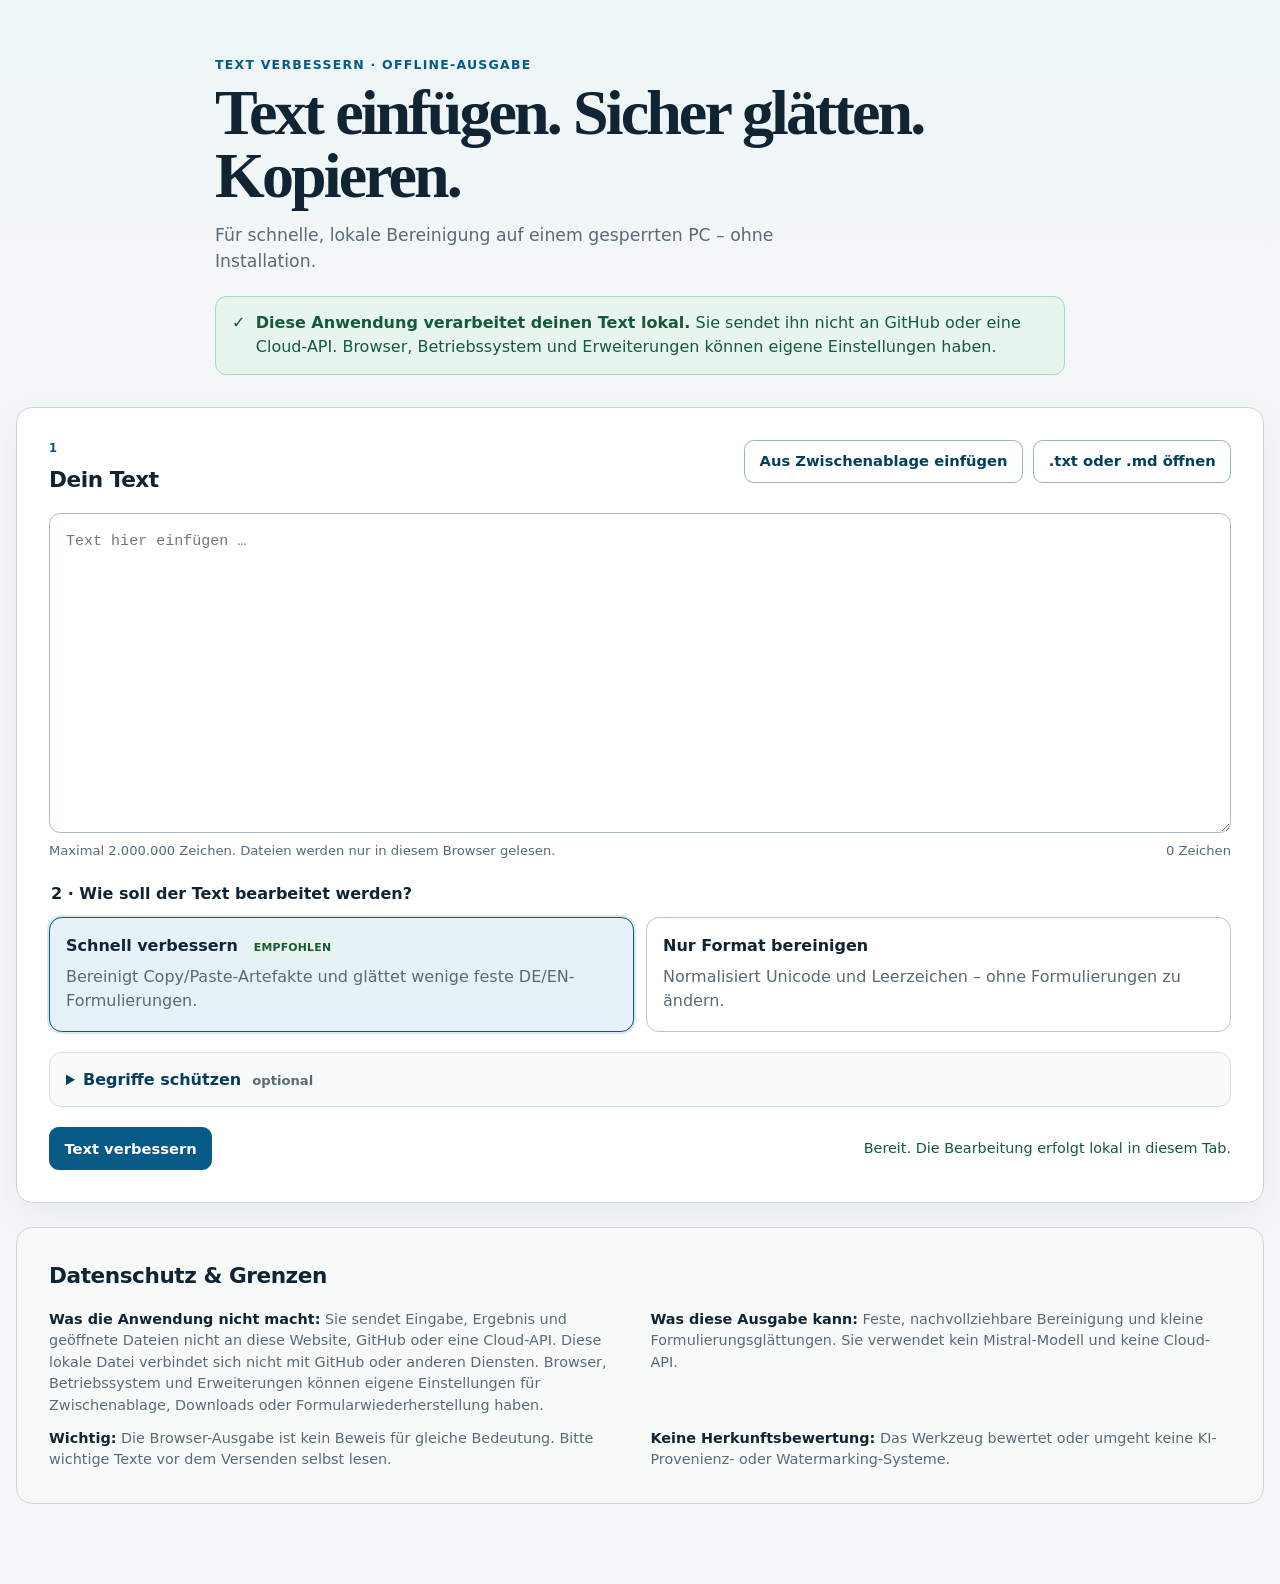
==== web/TextVerbessern-Browser.html @ 408bf610 "Harden local editing and add offline browser release" ====
<!doctype html>
<html lang="de">
  <head>
    <meta charset="utf-8">
    <meta name="viewport" content="width=device-width, initial-scale=1">
    <meta name="theme-color" content="#12324a">
    <meta name="referrer" content="no-referrer">
    <meta http-equiv="Permissions-Policy" content="camera=(), microphone=(), geolocation=(), payment=(), usb=()">
    <meta http-equiv="Content-Security-Policy" content="default-src 'self'; script-src 'self' 'unsafe-inline'; style-src 'self' 'unsafe-inline'; img-src 'self' data:; font-src 'self'; connect-src 'none'; worker-src 'none'; object-src 'none'; base-uri 'none'; form-action 'none'">
    <title>Text verbessern – Offline-Ausgabe</title>
    <style>
:root {
  color-scheme: light;
  --ink: #102433;
  --muted: #586b76;
  --line: #cbd6db;
  --paper: #ffffff;
  --canvas: #f4f7f7;
  --blue: #075a85;
  --blue-dark: #063e5d;
  --blue-soft: #e6f2f7;
  --mint: #e8f5ee;
  --mint-ink: #155a3b;
  --warn: #8c4700;
  --warn-bg: #fff1dd;
  --focus: #e07a15;
  font-family: Inter, ui-sans-serif, system-ui, -apple-system, BlinkMacSystemFont, "Segoe UI", sans-serif;
}

* { box-sizing: border-box; }

html { background: var(--canvas); }

body {
  margin: 0;
  color: var(--ink);
  background: linear-gradient(180deg, #edf5f6 0, var(--canvas) 18rem);
  line-height: 1.5;
}

button, textarea, input { font: inherit; }

button { cursor: pointer; }

button:focus-visible, textarea:focus-visible, input:focus-visible, summary:focus-visible {
  outline: 3px solid var(--focus);
  outline-offset: 3px;
}

.page-shell {
  width: min(100% - 2rem, 1280px);
  margin: 0 auto;
  padding: 3.5rem 0 5rem;
}

.hero { max-width: 850px; margin: 0 auto 2rem; }

.eyebrow, .step {
  margin: 0 0 .45rem;
  color: var(--blue);
  font-size: .78rem;
  font-weight: 800;
  letter-spacing: .1em;
}

.step { font-size: .72rem; }

h1, h2, h3, p { overflow-wrap: anywhere; }

h1 {
  max-width: 760px;
  margin: 0;
  font-family: Georgia, "Times New Roman", serif;
  font-size: clamp(2.2rem, 5vw, 4.25rem);
  letter-spacing: -.045em;
  line-height: .98;
}

h2 { margin: 0; font-size: 1.35rem; letter-spacing: -.02em; }
h3 { margin: 0 0 .6rem; font-size: 1rem; }

.hero-copy { max-width: 590px; margin: 1rem 0 1.3rem; color: var(--muted); font-size: 1.08rem; }

.privacy-banner {
  display: flex;
  gap: .65rem;
  align-items: flex-start;
  padding: .9rem 1rem;
  color: var(--mint-ink);
  background: var(--mint);
  border: 1px solid #a8dac0;
  border-radius: .7rem;
}

.privacy-banner > span:first-child { font-weight: 900; }

.workspace, .result-section, .limits {
  padding: clamp(1.15rem, 3vw, 2rem);
  background: var(--paper);
  border: 1px solid var(--line);
  border-radius: 1rem;
  box-shadow: 0 12px 36px rgb(21 43 55 / 6%);
}

.workspace, .result-section { margin-bottom: 1.25rem; }

.section-heading {
  display: flex;
  gap: 1rem;
  align-items: flex-start;
  justify-content: space-between;
  margin-bottom: 1rem;
}

.header-actions, .primary-row, .audit-row {
  display: flex;
  gap: .65rem;
  align-items: center;
  flex-wrap: wrap;
}

.button {
  display: inline-flex;
  min-height: 2.7rem;
  align-items: center;
  justify-content: center;
  padding: .65rem .9rem;
  border: 1px solid transparent;
  border-radius: .6rem;
  font-size: .92rem;
  font-weight: 700;
  line-height: 1.1;
  text-decoration: none;
  transition: background-color .15s ease, border-color .15s ease, transform .15s ease;
}

.button:hover { transform: translateY(-1px); }
.button:disabled { cursor: not-allowed; opacity: .55; transform: none; }

.button-primary { color: #fff; background: var(--blue); border-color: var(--blue); }
.button-primary:hover { background: var(--blue-dark); }
.button-secondary { color: var(--blue-dark); background: #fff; border-color: #9bb4c1; }
.button-secondary:hover { background: var(--blue-soft); }
.button-quiet { color: var(--muted); background: transparent; border-color: transparent; }
.button-quiet:hover { color: var(--ink); background: #eef2f3; }

.text-field {
  display: block;
  width: 100%;
  resize: vertical;
  color: var(--ink);
  background: #fff;
  border: 1px solid #aabac2;
  border-radius: .7rem;
  font-family: ui-monospace, SFMono-Regular, Consolas, "Liberation Mono", monospace;
  font-size: .94rem;
  line-height: 1.55;
}

.input-field { min-height: 20rem; padding: 1rem; }
.result-field { min-height: 22rem; padding: .9rem; }
.result-field[readonly] { background: #fbfcfc; }

.input-footer {
  display: flex;
  justify-content: space-between;
  gap: 1rem;
  margin: .55rem 0 1.3rem;
  color: var(--muted);
  font-size: .82rem;
}

.input-footer p { margin: 0; }

.mode-picker {
  margin: 0;
  padding: 0;
  border: 0;
}

.mode-picker legend { margin-bottom: .7rem; font-weight: 800; }

.mode-grid { display: grid; grid-template-columns: repeat(2, minmax(0, 1fr)); gap: .75rem; }
.mode-option input { position: absolute; opacity: 0; pointer-events: none; }

.mode-card {
  display: grid;
  gap: .25rem;
  min-height: 7.2rem;
  padding: 1rem;
  color: var(--muted);
  background: #fff;
  border: 1px solid #b5c4ca;
  border-radius: .8rem;
  transition: border-color .15s ease, background-color .15s ease, box-shadow .15s ease;
}

.mode-card strong { color: var(--ink); }
.mode-option input:checked + .mode-card { background: var(--blue-soft); border-color: var(--blue); box-shadow: 0 0 0 2px rgb(7 90 133 / 14%); }
.mode-option input:focus-visible + .mode-card { outline: 3px solid var(--focus); outline-offset: 3px; }

.recommended {
  display: inline-block;
  margin-left: .3rem;
  padding: .15rem .35rem;
  color: var(--mint-ink);
  background: var(--mint);
  border-radius: .3rem;
  font-size: .68rem;
  letter-spacing: .02em;
  text-transform: uppercase;
}

.protect-details, .review-details {
  margin-top: 1.25rem;
  padding: .9rem 1rem;
  background: #f8faf9;
  border: 1px solid #d6e0e2;
  border-radius: .75rem;
}

summary { cursor: pointer; color: var(--blue-dark); font-weight: 800; }
summary span { margin-left: .35rem; color: var(--muted); font-size: .82rem; font-weight: 600; }

.protect-details p { margin: .75rem 0; color: var(--muted); font-size: .9rem; }
.protect-input { width: 100%; padding: .7rem; border: 1px solid #aabac2; border-radius: .55rem; resize: vertical; }

.primary-row { justify-content: space-between; margin-top: 1.25rem; }
.status { margin: 0; color: var(--muted); font-size: .9rem; }
.state-ready { color: var(--mint-ink); }
.state-working { color: var(--blue-dark); }
.state-error { color: #a53a00; }
.error-message { margin: .85rem 0 0; padding: .75rem .85rem; color: #7a3200; background: var(--warn-bg); border: 1px solid #e7b170; border-radius: .6rem; }

.comparison-grid { display: grid; grid-template-columns: repeat(2, minmax(0, 1fr)); gap: 1rem; }
.text-panel { min-width: 0; }
.panel-label { display: flex; justify-content: space-between; gap: .7rem; margin-bottom: .45rem; font-size: .85rem; font-weight: 800; }
.panel-label span:last-child { color: var(--muted); font-weight: 500; }
.finished-panel .panel-label span:first-child { color: var(--mint-ink); }

.review-grid { display: grid; grid-template-columns: minmax(0, 1fr) minmax(0, 1.4fr); gap: 1.5rem; padding-top: 1rem; }
.detail-list, .finding-list { margin: 0; padding: 0; list-style: none; }
.detail-list li, .finding-item { margin-bottom: .55rem; padding: .65rem .7rem; background: #fff; border: 1px solid #dce5e7; border-radius: .5rem; font-size: .87rem; }
.finding-item strong { color: var(--blue-dark); }
.finding-item span { display: block; margin-top: .15rem; color: var(--muted); font-size: .8rem; }
.empty-note { margin: 0; color: var(--muted); font-size: .9rem; }

.audit-row { justify-content: space-between; margin-top: 1rem; padding-top: 1rem; border-top: 1px solid #d6e0e2; }
.audit-row p { max-width: 670px; margin: 0; color: var(--muted); font-size: .84rem; }

.limits { margin-top: 1.5rem; background: #f8faf9; box-shadow: none; }
.limits h2 { margin-bottom: 1rem; }
.limits-grid { display: grid; grid-template-columns: repeat(2, minmax(0, 1fr)); gap: .7rem 1.3rem; }
.limits-grid p { margin: 0; color: var(--muted); font-size: .9rem; }
.limits-grid strong { color: var(--ink); }

.visually-hidden {
  position: absolute;
  width: 1px;
  height: 1px;
  padding: 0;
  margin: -1px;
  overflow: hidden;
  clip: rect(0, 0, 0, 0);
  white-space: nowrap;
  border: 0;
}

@media (max-width: 760px) {
  .page-shell { width: min(100% - 1rem, 1280px); padding-top: 1.4rem; }
  .section-heading, .primary-row, .audit-row { align-items: stretch; flex-direction: column; }
  .header-actions { width: 100%; }
  .header-actions .button { flex: 1 1 12rem; }
  .mode-grid, .comparison-grid, .review-grid, .limits-grid { grid-template-columns: 1fr; }
  .input-field { min-height: 17rem; }
  .result-field { min-height: 16rem; }
}

@media (prefers-reduced-motion: reduce) {
  *, *::before, *::after { transition-duration: .01ms !important; scroll-behavior: auto !important; }
}
    </style>
  </head>
  <body>
    <main class="page-shell">
      <header class="hero">
        <p class="eyebrow">TEXT VERBESSERN · OFFLINE-AUSGABE</p>
        <h1>Text einfügen. Sicher glätten. Kopieren.</h1>
        <p class="hero-copy">Für schnelle, lokale Bereinigung auf einem gesperrten PC – ohne Installation.</p>
        <div class="privacy-banner" role="status">
          <span aria-hidden="true">✓</span>
          <span><strong>Diese Anwendung verarbeitet deinen Text lokal.</strong> Sie sendet ihn nicht an GitHub oder eine Cloud-API. Browser, Betriebssystem und Erweiterungen können eigene Einstellungen haben.</span>
        </div>
      </header>

      <noscript>
        <p class="error-message">Diese lokale Ausgabe benötigt JavaScript. Bitte JavaScript für diese Datei aktivieren oder die Desktop-Ausgabe verwenden.</p>
      </noscript>

      <section class="workspace" aria-labelledby="input-heading">
        <div class="section-heading">
          <div>
            <p class="step">1</p>
            <h2 id="input-heading">Dein Text</h2>
          </div>
          <div class="header-actions">
            <button class="button button-secondary" id="paste-button" type="button">Aus Zwischenablage einfügen</button>
            <label class="button button-secondary" for="file-input">.txt oder .md öffnen</label>
            <input class="visually-hidden" id="file-input" type="file" accept=".txt,.md,text/plain,text/markdown">
          </div>
        </div>

        <label class="visually-hidden" for="source-text">Text zum Verbessern</label>
        <textarea id="source-text" class="text-field input-field" placeholder="Text hier einfügen …" spellcheck="false" autocomplete="off" aria-describedby="input-help character-count"></textarea>
        <div class="input-footer">
          <p id="input-help">Maximal 2.000.000 Zeichen. Dateien werden nur in diesem Browser gelesen.</p>
          <p id="character-count" aria-live="polite">0 Zeichen</p>
        </div>

        <fieldset class="mode-picker">
          <legend>2 · Wie soll der Text bearbeitet werden?</legend>
          <div class="mode-grid">
            <label class="mode-option">
              <input type="radio" name="mode" value="fast" checked>
              <span class="mode-card">
                <strong>Schnell verbessern <span class="recommended">Empfohlen</span></strong>
                <span>Bereinigt Copy/Paste-Artefakte und glättet wenige feste DE/EN-Formulierungen.</span>
              </span>
            </label>
            <label class="mode-option">
              <input type="radio" name="mode" value="safe">
              <span class="mode-card">
                <strong>Nur Format bereinigen</strong>
                <span>Normalisiert Unicode und Leerzeichen – ohne Formulierungen zu ändern.</span>
              </span>
            </label>
          </div>
        </fieldset>

        <details class="protect-details">
          <summary>Begriffe schützen <span>optional</span></summary>
          <p>Ein exakter Begriff pro Zeile, z.&nbsp;B. ein Projekt- oder Produktname. Fehlt ein Begriff im Ausgangstext, wird nichts verändert.</p>
          <label class="visually-hidden" for="protected-terms">Geschützte Begriffe</label>
          <textarea id="protected-terms" class="protect-input" rows="4" placeholder="Project Aurora&#10;Kontenabstimmung" spellcheck="false" autocomplete="off"></textarea>
        </details>

        <div class="primary-row">
          <button class="button button-primary" id="transform-button" type="button">Text verbessern</button>
          <p class="status state-ready" id="status-message" role="status" aria-live="polite">Bereit. Die Bearbeitung erfolgt lokal in diesem Tab.</p>
        </div>
        <p class="error-message" id="error-message" role="alert" hidden></p>
      </section>

      <section class="result-section" id="result-section" aria-labelledby="result-heading" hidden>
        <div class="section-heading result-heading">
          <div>
            <p class="step">3</p>
            <h2 id="result-heading" tabindex="-1">Fertiger Text</h2>
          </div>
          <div class="header-actions">
            <button class="button button-secondary" id="copy-button" type="button">Ergebnis kopieren</button>
            <button class="button button-secondary" id="save-button" type="button">.txt speichern</button>
            <button class="button button-quiet" id="clear-button" type="button">Leeren</button>
          </div>
        </div>

        <div class="comparison-grid">
          <article class="text-panel original-panel">
            <div class="panel-label"><span>Original</span><span id="before-stats"></span></div>
            <label class="visually-hidden" id="original-preview-label" for="original-preview">Originaltext</label>
            <textarea id="original-preview" class="text-field result-field" aria-labelledby="original-preview-label" readonly spellcheck="false"></textarea>
          </article>
          <article class="text-panel finished-panel">
            <div class="panel-label"><span>Bereinigte Fassung</span><span id="after-stats"></span></div>
            <label class="visually-hidden" id="result-text-label" for="result-text">Bereinigte Fassung</label>
            <textarea id="result-text" class="text-field result-field" aria-labelledby="result-text-label" readonly spellcheck="false"></textarea>
          </article>
        </div>

        <details class="review-details" id="review-details">
          <summary>Änderungen und lokale Prüfung ansehen</summary>
          <div class="review-grid">
            <section>
              <h3>Änderungen</h3>
              <ul class="detail-list" id="change-list"></ul>
            </section>
            <section>
              <h3>Ungewöhnliche Zeichen</h3>
              <div id="character-findings" class="finding-list"></div>
            </section>
          </div>
          <div class="audit-row">
            <p>Die Prüfbericht-Zusammenfassung enthält nur Hashes, Statistiken und Änderungen – keinen eingegebenen oder fertigen Text. Hashwerte vertraulicher Texte bitte nicht weitergeben.</p>
            <button class="button button-secondary" id="audit-button" type="button">Prüfbericht speichern</button>
          </div>
        </details>
      </section>

      <section class="limits" id="privacy" aria-labelledby="limits-heading">
        <h2 id="limits-heading">Datenschutz &amp; Grenzen</h2>
        <div class="limits-grid">
          <p><strong>Was die Anwendung nicht macht:</strong> Sie sendet Eingabe, Ergebnis und geöffnete Dateien nicht an diese Website, GitHub oder eine Cloud-API. Diese lokale Datei verbindet sich nicht mit GitHub oder anderen Diensten. Browser, Betriebssystem und Erweiterungen können eigene Einstellungen für Zwischenablage, Downloads oder Formularwiederherstellung haben.</p>
          <p><strong>Was diese Ausgabe kann:</strong> Feste, nachvollziehbare Bereinigung und kleine Formulierungsglättungen. Sie verwendet kein Mistral-Modell und keine Cloud-API.</p>
          <p><strong>Wichtig:</strong> Die Browser-Ausgabe ist kein Beweis für gleiche Bedeutung. Bitte wichtige Texte vor dem Versenden selbst lesen.</p>
          <p><strong>Keine Herkunftsbewertung:</strong> Das Werkzeug bewertet oder umgeht keine KI-Provenienz- oder Watermarking-Systeme.</p>
        </div>
      </section>
    </main>
  <script>
// Generated by scripts/build_browser_standalone.py; do not edit by hand.
/**
 * Browser-only text processing for the GitHub Pages edition.
 *
 * This module deliberately contains no network or persistent-storage code.
 * It is a small deterministic companion to the desktop application, not a
 * browser wrapper around a language model.
 */

const BROWSER_EDITION_VERSION = "1.1.0";
const MAX_INPUT_CHARACTERS = 2_000_000;
const MAX_PROTECTED_TERMS = 50;
const MAX_PROTECTED_TERM_LENGTH = 100;
const MAX_PROTECTED_TERM_MATCHES = 2_000;
const MAX_INPUT_FILE_BYTES = MAX_INPUT_CHARACTERS * 4 + 4;
const MODE_FAST = "fast";
const MODE_SAFE = "safe";

const MAX_REPORTED_POSITIONS = 1_000;

const CHARACTER_DETAILS = new Map([
  ["\u200B", { category: "Cf", kind: "zero_width", name: "ZERO WIDTH SPACE" }],
  ["\u200C", { category: "Cf", kind: "zero_width", name: "ZERO WIDTH NON-JOINER" }],
  ["\u200D", { category: "Cf", kind: "zero_width", name: "ZERO WIDTH JOINER" }],
  ["\uFEFF", { category: "Cf", kind: "BOM", name: "ZERO WIDTH NO-BREAK SPACE" }],
  ["\u00AD", { category: "Cf", kind: "soft_hyphen", name: "SOFT HYPHEN" }],
  ["\u00A0", { category: "Zs", kind: "non_breaking_space", name: "NO-BREAK SPACE" }],
  ["\u202F", { category: "Zs", kind: "non_breaking_space", name: "NARROW NO-BREAK SPACE" }],
  ["\u2060", { category: "Cf", kind: "unknown_format_character", name: "WORD JOINER" }],
  ["\u2066", { category: "Cf", kind: "unknown_format_character", name: "LEFT-TO-RIGHT ISOLATE" }],
  ["\u2067", { category: "Cf", kind: "unknown_format_character", name: "RIGHT-TO-LEFT ISOLATE" }],
  ["\u2068", { category: "Cf", kind: "unknown_format_character", name: "FIRST STRONG ISOLATE" }],
  ["\u2069", { category: "Cf", kind: "unknown_format_character", name: "POP DIRECTIONAL ISOLATE" }],
  ["\u200E", { category: "Cf", kind: "unknown_format_character", name: "LEFT-TO-RIGHT MARK" }],
  ["\u200F", { category: "Cf", kind: "unknown_format_character", name: "RIGHT-TO-LEFT MARK" }],
]);

const FORMAT_CODE_POINT_RANGES = [
  [0x200b, 0x200f],
  [0x202a, 0x202e],
  [0x2060, 0x2064],
  [0x2066, 0x2069],
  [0xfeff, 0xfeff],
];

const UNUSUAL_WHITESPACE_CODE_POINTS = new Set([
  0x1680,
  0x2000,
  0x2001,
  0x2002,
  0x2003,
  0x2004,
  0x2005,
  0x2006,
  0x2007,
  0x2008,
  0x2009,
  0x200a,
  0x205f,
  0x3000,
]);

const PROTECTED_TERM_CHARACTER = /[\u0000-\u001F\u007F-\u009F\u00AD\u200B-\u200F\u202A-\u202E\u2060\u2066-\u2069\uFEFF]/u;
const FORMAT_CHARACTER = /^\p{Cf}$/u;

const PROTECTED_PROSE = /(^---\r?\n[\s\S]*?\r?\n---(?=\r?\n|$)|(?:```|~~~)[\s\S]*?(?:```|~~~)|^(?: {4}|\t).*$|^>.*$|``[^\n]*?``|`[^`\n]+`|<!--[\s\S]*?-->|<[cC][oO][dD][eE]\b[^>]*>[\s\S]*?<\/[cC][oO][dD][eE]\s*>|<[pP][rR][eE]\b[^>]*>[\s\S]*?<\/[pP][rR][eE]\s*>|<https?:\/\/[^>\n]+>|\]\([^\)\n]+\)|"[^"\n]+"|„[^“\n]+“|“[^”\n]+”|»[^«\n]+«|«[^»\n]+»|‘[^’\n]+’)/gm;

const FAST_REPLACEMENTS = [
  { label: "We would like to better understand", pattern: /\bWe would like to better understand\b/g, replacement: "We would appreciate clarification on" },
  { label: "we would like to better understand", pattern: /\bwe would like to better understand\b/g, replacement: "we would appreciate clarification on" },
  { label: "You mentioned that", pattern: /\bYou mentioned that\b/g, replacement: "You noted that" },
  { label: "Could you please clarify", pattern: /\bCould you please clarify:\s*(?=\n|$)/g, replacement: "Could you please clarify the following:" },
  { label: "In order to", pattern: /\bIn order to\b/g, replacement: "To" },
  { label: "Due to the fact that", pattern: /\bDue to the fact that\b/g, replacement: "Because" },
  { label: "due to the fact that", pattern: /\bdue to the fact that\b/g, replacement: "because" },
  { label: "At this point in time", pattern: /\bAt this point in time\b/g, replacement: "Currently" },
  { label: "Please do not hesitate to", pattern: /\bPlease do not hesitate to\b/g, replacement: "Please" },
  { label: "Wir möchten gerne", pattern: /\bWir möchten gerne\b/g, replacement: "Wir möchten" },
  { label: "Es ist wichtig zu beachten, dass", pattern: /\bEs ist wichtig zu beachten, dass\b/g, replacement: "Zu beachten ist, dass" },
  { label: "Zum jetzigen Zeitpunkt", pattern: /\bZum jetzigen Zeitpunkt\b/g, replacement: "Derzeit" },
  { label: "zum jetzigen Zeitpunkt", pattern: /\bzum jetzigen Zeitpunkt\b/g, replacement: "derzeit" },
  { label: "Aufgrund der Tatsache, dass", pattern: /\bAufgrund der Tatsache, dass\b/g, replacement: "Weil" },
  { label: "aufgrund der Tatsache, dass", pattern: /\baufgrund der Tatsache, dass\b/g, replacement: "weil" },
];

function codePointLabel(character) {
  return `U+${character.codePointAt(0).toString(16).toUpperCase().padStart(4, "0")}`;
}

function isFormatCharacter(codePoint) {
  return FORMAT_CODE_POINT_RANGES.some(([start, end]) => codePoint >= start && codePoint <= end);
}

function characterDetail(character) {
  const known = CHARACTER_DETAILS.get(character);
  if (known) {
    return known;
  }
  const codePoint = character.codePointAt(0);
  if (isFormatCharacter(codePoint)) {
    return { category: "Cf", kind: "unknown_format_character", name: "FORMAT CHARACTER" };
  }
  if (FORMAT_CHARACTER.test(character)) {
    return { category: "Cf", kind: "unknown_format_character", name: "FORMAT CHARACTER" };
  }
  if (UNUSUAL_WHITESPACE_CODE_POINTS.has(codePoint)) {
    return { category: "Zs", kind: "unusual_whitespace", name: "UNUSUAL SPACE" };
  }
  if ((codePoint <= 0x1f && ![0x09, 0x0a, 0x0d].includes(codePoint)) || (codePoint >= 0x7f && codePoint <= 0x9f)) {
    return { category: "Cc", kind: "control_character", name: "CONTROL CHARACTER" };
  }
  return null;
}

function countCodePoints(text) {
  return Array.from(text).length;
}

/** Decode local UTF-8/UTF-16 text files without silently guessing an encoding. */
function decodeTextFileBytes(bytes) {
  if (!(bytes instanceof Uint8Array)) {
    throw new TypeError("Dateiinhalte muessen als Uint8Array vorliegen.");
  }
  let encoding = "utf-8";
  let content = bytes;
  let prefix = "";
  if (bytes.length >= 3 && bytes[0] === 0xef && bytes[1] === 0xbb && bytes[2] === 0xbf) {
    content = bytes.slice(3);
    prefix = "\uFEFF";
  } else if (bytes.length >= 2 && bytes[0] === 0xff && bytes[1] === 0xfe) {
    encoding = "utf-16le";
    content = bytes.slice(2);
    prefix = "\uFEFF";
  } else if (bytes.length >= 2 && bytes[0] === 0xfe && bytes[1] === 0xff) {
    encoding = "utf-16be";
    content = bytes.slice(2);
    prefix = "\uFEFF";
  }
  try {
    return prefix + new TextDecoder(encoding, { fatal: true }).decode(content);
  } catch {
    throw new Error("Datei ist nicht als UTF-8 oder UTF-16 lesbar.");
  }
}

function textStatistics(text) {
  const words = text.match(/\p{L}[\p{L}\p{M}\p{N}'’-]*/gu) ?? [];
  const paragraphs = text.trim() ? text.trim().split(/\n\s*\n/u).length : 0;
  return {
    characters: countCodePoints(text),
    words: words.length,
    paragraphs,
  };
}

/** Report notable invisible/format characters without deleting unknown patterns. */
function inspectText(text) {
  const summaries = new Map();
  let position = 0;
  for (const character of text) {
    const detail = characterDetail(character);
    if (detail) {
      const codePoint = codePointLabel(character);
      const key = `${detail.kind}:${codePoint}`;
      const existing = summaries.get(key) ?? {
        code_point: codePoint,
        name: detail.name,
        category: detail.category,
        kind: detail.kind,
        count: 0,
        positions: [],
        positions_truncated: false,
      };
      existing.count += 1;
      if (existing.positions.length < MAX_REPORTED_POSITIONS) {
        existing.positions.push(position + 1);
      } else {
        existing.positions_truncated = true;
      }
      summaries.set(key, existing);
    }
    position += 1;
  }
  const characterSummary = Array.from(summaries.values()).sort(
    (left, right) => Number.parseInt(left.code_point.slice(2), 16) - Number.parseInt(right.code_point.slice(2), 16),
  );
  return {
    statistics: textStatistics(text),
    character_summary: characterSummary,
    suspicious_character_count: characterSummary.reduce((total, item) => total + item.count, 0),
  };
}

/** Validate short, exact terms that must remain unchanged. */
function normalizeProtectedTerms(rawTerms) {
  const source = Array.isArray(rawTerms) ? rawTerms : String(rawTerms ?? "").split(/\r?\n/u);
  const terms = [];
  const errors = [];
  for (const rawTerm of source) {
    const term = String(rawTerm).trim();
    if (!term || terms.includes(term)) {
      continue;
    }
    if (term.length > MAX_PROTECTED_TERM_LENGTH) {
      errors.push(`Ein geschützter Begriff darf höchstens ${MAX_PROTECTED_TERM_LENGTH} Zeichen haben.`);
      continue;
    }
    if (PROTECTED_TERM_CHARACTER.test(term) || Array.from(term).some((character) => FORMAT_CHARACTER.test(character))) {
      errors.push("Geschützte Begriffe dürfen keine unsichtbaren Steuer- oder Formatzeichen enthalten.");
      continue;
    }
    terms.push(term);
  }
  if (terms.length > MAX_PROTECTED_TERMS) {
    errors.push(`Es können höchstens ${MAX_PROTECTED_TERMS} Begriffe geschützt werden.`);
  }
  return { terms: terms.slice(0, MAX_PROTECTED_TERMS), errors };
}

function missingProtectedTerms(text, terms) {
  return terms.filter((term) => !text.includes(term));
}

function literalSpans(text, terms) {
  const spans = [];
  for (const term of terms) {
    let start = 0;
    while (true) {
      const found = text.indexOf(term, start);
      if (found < 0) {
        break;
      }
      spans.push([found, found + term.length]);
      if (spans.length > MAX_PROTECTED_TERM_MATCHES) {
        throw new ProtectedTermMatchLimitError();
      }
      start = found + term.length;
    }
  }
  spans.sort((left, right) => left[0] - right[0] || right[1] - left[1]);
  const merged = [];
  for (const [start, end] of spans) {
    const last = merged.at(-1);
    if (last && start <= last[1]) {
      last[1] = Math.max(last[1], end);
    } else {
      merged.push([start, end]);
    }
  }
  return merged;
}

class ProtectedTermMatchLimitError extends Error {
  constructor() {
    super("Zu viele Fundstellen geschuetzter Begriffe.");
  }
}

function exceedsProtectedTermMatchLimit(text, terms) {
  let matchCount = 0;
  for (const term of terms) {
    let start = 0;
    while (true) {
      const found = text.indexOf(term, start);
      if (found < 0) {
        break;
      }
      matchCount += 1;
      if (matchCount > MAX_PROTECTED_TERM_MATCHES) {
        return true;
      }
      start = found + term.length;
    }
  }
  return false;
}

function protectedTermMatchLimitMessage() {
  return `Geschuetzte Begriffe kommen mehr als ${MAX_PROTECTED_TERM_MATCHES.toLocaleString("de-DE")} Mal vor. Bitte einen spezifischeren Begriff verwenden.`;
}

function transformOutsideProtectedTerms(text, terms, transform) {
  const spans = literalSpans(text, terms);
  if (!spans.length) {
    return transform(text);
  }
  const pieces = [];
  let cursor = 0;
  for (const [start, end] of spans) {
    pieces.push(transform(text.slice(cursor, start)));
    pieces.push(text.slice(start, end));
    cursor = end;
  }
  pieces.push(transform(text.slice(cursor)));
  return pieces.join("");
}

function recordChange(changes, kind, label, count) {
  if (!count) {
    return;
  }
  const existing = changes.find((change) => change.kind === kind);
  if (existing) {
    existing.count += count;
  } else {
    changes.push({ kind, label, count });
  }
}

function safeCleanFragment(fragment, changes) {
  let cleaned = fragment;
  const lineEndingCount = (cleaned.match(/\r\n|\n\r|\r/g) ?? []).length;
  cleaned = cleaned.replace(/\r\n|\n\r|\r/g, "\n");
  recordChange(changes, "line_endings", "Zeilenenden vereinheitlicht", lineEndingCount);

  const nfc = cleaned.normalize("NFC");
  if (nfc !== cleaned) {
    recordChange(changes, "nfc", "Unicode nach NFC normalisiert", 1);
    cleaned = nfc;
  }

  const zeroWidthSpaces = (cleaned.match(/\u200B/g) ?? []).length;
  cleaned = cleaned.replace(/\u200B/g, "");
  recordChange(changes, "zero_width_space", "Zero-Width-Spaces entfernt", zeroWidthSpaces);

  const softHyphens = (cleaned.match(/\u00AD/g) ?? []).length;
  cleaned = cleaned.replace(/\u00AD/g, "");
  recordChange(changes, "soft_hyphen", "Unsichtbare Trennstriche entfernt", softHyphens);

  const nonBreakingSpaces = (cleaned.match(/[\u00A0\u202F]/g) ?? []).length;
  cleaned = cleaned.replace(/[\u00A0\u202F]/g, " ");
  recordChange(changes, "non_breaking_space", "Geschützte Leerzeichen ersetzt", nonBreakingSpaces);
  return cleaned;
}

function cleanCopyPasteArtifacts(text, terms, changes) {
  let cleaned = transformOutsideProtectedTerms(text, terms, (fragment) => safeCleanFragment(fragment, changes));
  if (cleaned.startsWith("\uFEFF")) {
    cleaned = cleaned.slice(1);
    recordChange(changes, "leading_bom", "Führendes BOM entfernt", 1);
  }
  return cleaned;
}

function applyFastRulesToFragment(fragment, changes) {
  let result = fragment;
  for (const [index, rule] of FAST_REPLACEMENTS.entries()) {
    let replacements = 0;
    rule.pattern.lastIndex = 0;
    result = result.replace(rule.pattern, () => {
      replacements += 1;
      return rule.replacement;
    });
    recordChange(changes, `phrase_rule_${index + 1}`, `Feste Formulierung geglättet: ${rule.label}`, replacements);
  }
  return result;
}

function applyFastRules(text, terms, changes) {
  const pattern = new RegExp(PROTECTED_PROSE.source, PROTECTED_PROSE.flags);
  const pieces = [];
  let cursor = 0;
  for (const match of text.matchAll(pattern)) {
    const start = match.index ?? cursor;
    pieces.push(transformOutsideProtectedTerms(text.slice(cursor, start), terms, (fragment) => applyFastRulesToFragment(fragment, changes)));
    pieces.push(match[0]);
    cursor = start + match[0].length;
  }
  pieces.push(transformOutsideProtectedTerms(text.slice(cursor), terms, (fragment) => applyFastRulesToFragment(fragment, changes)));
  return pieces.join("");
}

/**
 * Transform locally and deterministically. Missing protected terms block the
 * operation before any output is produced.
 */
function transformText(text, { mode = MODE_FAST, protectedTerms = [] } = {}) {
  if (typeof text !== "string") {
    throw new TypeError("Text muss eine Zeichenkette sein.");
  }
  if (countCodePoints(text) > MAX_INPUT_CHARACTERS) {
    return {
      blocked: true,
      errors: [`Der Text ist länger als ${MAX_INPUT_CHARACTERS.toLocaleString("de-DE")} Zeichen.`],
      missing_protected_terms: [],
    };
  }
  if (![MODE_FAST, MODE_SAFE].includes(mode)) {
    throw new Error("Unbekannter Bearbeitungsmodus.");
  }

  const normalizedTerms = normalizeProtectedTerms(protectedTerms);
  const missingTerms = missingProtectedTerms(text, normalizedTerms.terms);
  if (normalizedTerms.errors.length || missingTerms.length) {
    return {
      blocked: true,
      errors: normalizedTerms.errors,
      missing_protected_terms: missingTerms,
    };
  }
  if (exceedsProtectedTermMatchLimit(text, normalizedTerms.terms)) {
    return {
      blocked: true,
      errors: [protectedTermMatchLimitMessage()],
      missing_protected_terms: [],
    };
  }

  const changes = [];
  const beforeInspection = inspectText(text);
  let rewritten;
  try {
    rewritten = cleanCopyPasteArtifacts(text, normalizedTerms.terms, changes);
    if (mode === MODE_FAST) {
      rewritten = applyFastRules(rewritten, normalizedTerms.terms, changes);
    }
  } catch (error) {
    if (error instanceof ProtectedTermMatchLimitError) {
      return {
        blocked: true,
        errors: [protectedTermMatchLimitMessage()],
        missing_protected_terms: [],
      };
    }
    throw error;
  }
  return {
    blocked: false,
    provider: mode === MODE_FAST ? "browser-fast-editor" : "browser-rules",
    mode,
    original: text,
    rewritten,
    protected_terms: normalizedTerms.terms,
    modifications: changes,
    before_inspection: beforeInspection,
    after_inspection: inspectText(rewritten),
    before_statistics: textStatistics(text),
    after_statistics: textStatistics(rewritten),
  };
}

async function sha256(text) {
  if (!globalThis.crypto?.subtle) {
    return null;
  }
  const digest = await globalThis.crypto.subtle.digest("SHA-256", new TextEncoder().encode(text));
  return Array.from(new Uint8Array(digest), (byte) => byte.toString(16).padStart(2, "0")).join("");
}

/** Create a downloadable audit that intentionally excludes input and output text. */
async function createContentlessAudit(result) {
  if (result.blocked) {
    throw new Error("Für einen blockierten Vorgang gibt es keinen Prüfbericht.");
  }
  return {
    schema_version: 1,
    browser_edition_version: BROWSER_EDITION_VERSION,
    created_utc: new Date().toISOString(),
    provider: result.provider,
    mode: result.mode,
    input_sha256: await sha256(result.original),
    output_sha256: await sha256(result.rewritten),
    protected_term_count: result.protected_terms.length,
    modifications: result.modifications.map(({ kind, count }) => ({ kind, count })),
    before: {
      statistics: result.before_statistics,
      inspection: result.before_inspection,
    },
    after: {
      statistics: result.after_statistics,
      inspection: result.after_inspection,
    },
    content_included: false,
    safeguards: [
      "Browser-only deterministic processing; no language model or network request is used for entered text.",
      "This edition does not assess or alter AI provenance or statistical watermarking systems.",
      "Important texts require human review; this is not a semantic-equivalence guarantee.",
    ],
  };
}

const elements = {
  source: document.querySelector("#source-text"),
  protectedTerms: document.querySelector("#protected-terms"),
  fileInput: document.querySelector("#file-input"),
  pasteButton: document.querySelector("#paste-button"),
  transformButton: document.querySelector("#transform-button"),
  status: document.querySelector("#status-message"),
  error: document.querySelector("#error-message"),
  characterCount: document.querySelector("#character-count"),
  resultSection: document.querySelector("#result-section"),
  resultHeading: document.querySelector("#result-heading"),
  originalPreview: document.querySelector("#original-preview"),
  resultText: document.querySelector("#result-text"),
  beforeStats: document.querySelector("#before-stats"),
  afterStats: document.querySelector("#after-stats"),
  changeList: document.querySelector("#change-list"),
  characterFindings: document.querySelector("#character-findings"),
  copyButton: document.querySelector("#copy-button"),
  saveButton: document.querySelector("#save-button"),
  auditButton: document.querySelector("#audit-button"),
  clearButton: document.querySelector("#clear-button"),
};

let currentResult = null;
let isTransforming = false;

function formatNumber(value) {
  return Number(value).toLocaleString("de-DE");
}

function setStatus(message, state = "ready") {
  elements.status.textContent = message;
  elements.status.className = `status state-${state}`;
}

function showError(messages) {
  elements.error.textContent = messages.join(" ");
  elements.error.hidden = false;
  setStatus("Bitte Eingabe prüfen.", "error");
}

function clearError() {
  elements.error.textContent = "";
  elements.error.hidden = true;
}

function selectedMode() {
  return document.querySelector("input[name='mode']:checked").value;
}

function updateCharacterCount() {
  const count = Array.from(elements.source.value).length;
  elements.characterCount.textContent = `${formatNumber(count)} Zeichen`;
  if (count > MAX_INPUT_CHARACTERS) {
    elements.characterCount.textContent += " – zu lang";
  }
}

function invalidateResult() {
  if (!currentResult) {
    return;
  }
  currentResult = null;
  elements.resultSection.hidden = true;
  elements.resultText.value = "";
  elements.originalPreview.value = "";
  setStatus("Eingabe geändert. Bitte Text erneut verbessern.", "ready");
}

function statLabel(statistics) {
  return `${formatNumber(statistics.characters)} Zeichen · ${formatNumber(statistics.words)} Wörter · ${formatNumber(statistics.paragraphs)} Absätze`;
}

function clearNode(node) {
  while (node.firstChild) {
    node.removeChild(node.firstChild);
  }
}

function addEmptyNote(container, text) {
  const note = document.createElement(container.tagName === "UL" ? "li" : "p");
  note.className = "empty-note";
  note.textContent = text;
  container.append(note);
}

function renderChanges(result) {
  clearNode(elements.changeList);
  if (!result.modifications.length) {
    addEmptyNote(elements.changeList, "Keine bereinigungsbedürftigen Zeichen oder festen Formulierungen gefunden.");
    return;
  }
  for (const change of result.modifications) {
    const item = document.createElement("li");
    item.textContent = `${change.label} (${formatNumber(change.count)}×)`;
    elements.changeList.append(item);
  }
}

function renderFindings(result) {
  clearNode(elements.characterFindings);
  const summaries = [
    ...result.before_inspection.character_summary,
    ...result.after_inspection.character_summary.filter((after) => !result.before_inspection.character_summary.some((before) => before.code_point === after.code_point && before.kind === after.kind)),
  ];
  if (!summaries.length) {
    addEmptyNote(elements.characterFindings, "Keine ungewöhnlichen oder unsichtbaren Zeichen gefunden.");
    return;
  }
  for (const finding of summaries) {
    const item = document.createElement("article");
    item.className = "finding-item";
    const title = document.createElement("strong");
    title.textContent = `${finding.code_point} · ${finding.name}`;
    const description = document.createElement("span");
    const positions = finding.positions.length ? `Positionen (ab 1): ${finding.positions.join(", ")}${finding.positions_truncated ? " …" : ""}` : "";
    description.textContent = `${finding.kind} · ${formatNumber(finding.count)}×${positions ? ` · ${positions}` : ""}`;
    item.append(title, description);
    elements.characterFindings.append(item);
  }
}

function renderResult(result) {
  currentResult = result;
  elements.originalPreview.value = result.original;
  elements.resultText.value = result.rewritten;
  elements.beforeStats.textContent = statLabel(result.before_statistics);
  elements.afterStats.textContent = statLabel(result.after_statistics);
  renderChanges(result);
  renderFindings(result);
  elements.resultSection.hidden = false;
  const behavior = window.matchMedia("(prefers-reduced-motion: reduce)").matches ? "auto" : "smooth";
  elements.resultSection.scrollIntoView({ behavior, block: "start" });
  elements.resultHeading.focus({ preventScroll: true });
  const modeDescription = result.mode === MODE_FAST ? "Schnellfassung" : "Formatbereinigung";
  setStatus(`${modeDescription} fertig. Bitte Ergebnis vor dem Verwenden lesen.`, "ready");
}

function setTransformBusy(isBusy) {
  elements.transformButton.disabled = isBusy;
  elements.transformButton.textContent = isBusy ? "Wird lokal bearbeitet …" : "Text verbessern";
}

function nextPaint() {
  return new Promise((resolve) => window.requestAnimationFrame(resolve));
}

async function runTransformation() {
  if (isTransforming) {
    return;
  }
  clearError();
  const source = elements.source.value;
  if (!source.trim()) {
    showError(["Bitte zuerst Text einfügen oder eine .txt/.md-Datei öffnen."]);
    elements.source.focus();
    return;
  }
  const protectedTerms = normalizeProtectedTerms(elements.protectedTerms.value);
  if (protectedTerms.errors.length) {
    showError(protectedTerms.errors);
    return;
  }
  isTransforming = true;
  setTransformBusy(true);
  setStatus("Bearbeite lokal in diesem Browser-Tab …", "working");
  try {
    await nextPaint();
    const result = transformText(source, { mode: selectedMode(), protectedTerms: protectedTerms.terms });
    if (result.blocked) {
      const messages = [...result.errors];
      if (result.missing_protected_terms.length) {
        messages.push(`Nicht im Ausgangstext gefunden: ${result.missing_protected_terms.join(", ")}.`);
      }
      showError(messages);
      return;
    }
    renderResult(result);
  } finally {
    isTransforming = false;
    setTransformBusy(false);
  }
}

async function pasteFromClipboard() {
  clearError();
  try {
    if (!navigator.clipboard?.readText) {
      throw new Error("Zwischenablagezugriff wird von diesem Browser nicht angeboten.");
    }
    const text = await navigator.clipboard.readText();
    elements.source.value = text;
    updateCharacterCount();
    invalidateResult();
    setStatus("Zwischenablage eingefügt. Du kannst den Text jetzt verbessern.", "ready");
    elements.source.focus();
  } catch (_error) {
    showError(["Die Zwischenablage darf hier nicht automatisch gelesen werden. Bitte den Text mit Strg+V einfügen."]);
  }
}

async function loadLocalFile() {
  clearError();
  const [file] = elements.fileInput.files;
  if (!file) {
    return;
  }
  if (!/\.(txt|md)$/iu.test(file.name)) {
    showError(["Bitte nur eine .txt- oder .md-Datei auswählen."]);
    return;
  }
  if (file.size > MAX_INPUT_FILE_BYTES) {
    showError(["Die Datei ist zu groß. Bitte maximal 2.000.000 Zeichen als UTF-8- oder UTF-16-Datei verwenden."]);
    elements.fileInput.value = "";
    return;
  }
  try {
    const text = decodeTextFileBytes(new Uint8Array(await file.arrayBuffer()));
    if (Array.from(text).length > MAX_INPUT_CHARACTERS) {
      throw new Error("file_too_long");
    }
    elements.source.value = text;
    updateCharacterCount();
    invalidateResult();
    setStatus(`Datei „${file.name}“ lokal geöffnet.`, "ready");
  } catch (_error) {
    showError(["Die Datei muss UTF-8 oder UTF-16 sein und darf maximal 2.000.000 Zeichen enthalten."]);
  } finally {
    elements.fileInput.value = "";
  }
}

function download(filename, content, mediaType) {
  const link = document.createElement("a");
  const objectUrl = URL.createObjectURL(new Blob([content], { type: mediaType }));
  link.href = objectUrl;
  link.download = filename;
  document.body.append(link);
  link.click();
  link.remove();
  window.setTimeout(() => URL.revokeObjectURL(objectUrl), 5_000);
}

async function copyResult() {
  if (!currentResult) {
    return;
  }
  try {
    if (navigator.clipboard?.writeText) {
      await navigator.clipboard.writeText(currentResult.rewritten);
    } else {
      elements.resultText.focus();
      elements.resultText.select();
      if (!document.execCommand("copy")) {
        throw new Error("copy failed");
      }
    }
    setStatus("Ergebnis wurde in die Zwischenablage kopiert.", "ready");
  } catch (_error) {
    showError(["Kopieren wurde vom Browser verhindert. Bitte Ergebnis markieren und mit Strg+C kopieren."]);
  }
}

function saveResult() {
  if (!currentResult) {
    return;
  }
  download("text-verbessert.txt", currentResult.rewritten, "text/plain;charset=utf-8");
  setStatus("Ergebnis wurde als lokale .txt-Datei gespeichert.", "ready");
}

async function saveAudit() {
  if (!currentResult) {
    return;
  }
  try {
    const audit = await createContentlessAudit(currentResult);
    download("text-verbessert-pruefbericht.json", JSON.stringify(audit, null, 2), "application/json;charset=utf-8");
    setStatus("Datensparsamer Prüfbericht gespeichert.", "ready");
  } catch (_error) {
    showError(["Der Prüfbericht konnte in diesem Browser nicht erstellt werden."]);
  }
}

function clearAll() {
  if ((elements.source.value || elements.resultText.value) && !window.confirm("Eingabe und Ergebnis wirklich leeren?")) {
    return;
  }
  currentResult = null;
  elements.source.value = "";
  elements.protectedTerms.value = "";
  elements.resultText.value = "";
  elements.originalPreview.value = "";
  elements.resultSection.hidden = true;
  clearError();
  updateCharacterCount();
  setStatus("Bereit. Die Bearbeitung erfolgt lokal in diesem Tab.", "ready");
  elements.source.focus();
}

elements.source.addEventListener("input", () => {
  updateCharacterCount();
  invalidateResult();
});
elements.protectedTerms.addEventListener("input", invalidateResult);
document.querySelectorAll("input[name='mode']").forEach((input) => input.addEventListener("change", invalidateResult));
elements.transformButton.addEventListener("click", runTransformation);
elements.pasteButton.addEventListener("click", pasteFromClipboard);
elements.fileInput.addEventListener("change", loadLocalFile);
elements.copyButton.addEventListener("click", copyResult);
elements.saveButton.addEventListener("click", saveResult);
elements.auditButton.addEventListener("click", saveAudit);
elements.clearButton.addEventListener("click", clearAll);
document.addEventListener("keydown", (event) => {
  if (event.ctrlKey && event.key === "Enter") {
    event.preventDefault();
    runTransformation();
  }
});

updateCharacterCount();

</script>
  </body>
</html>
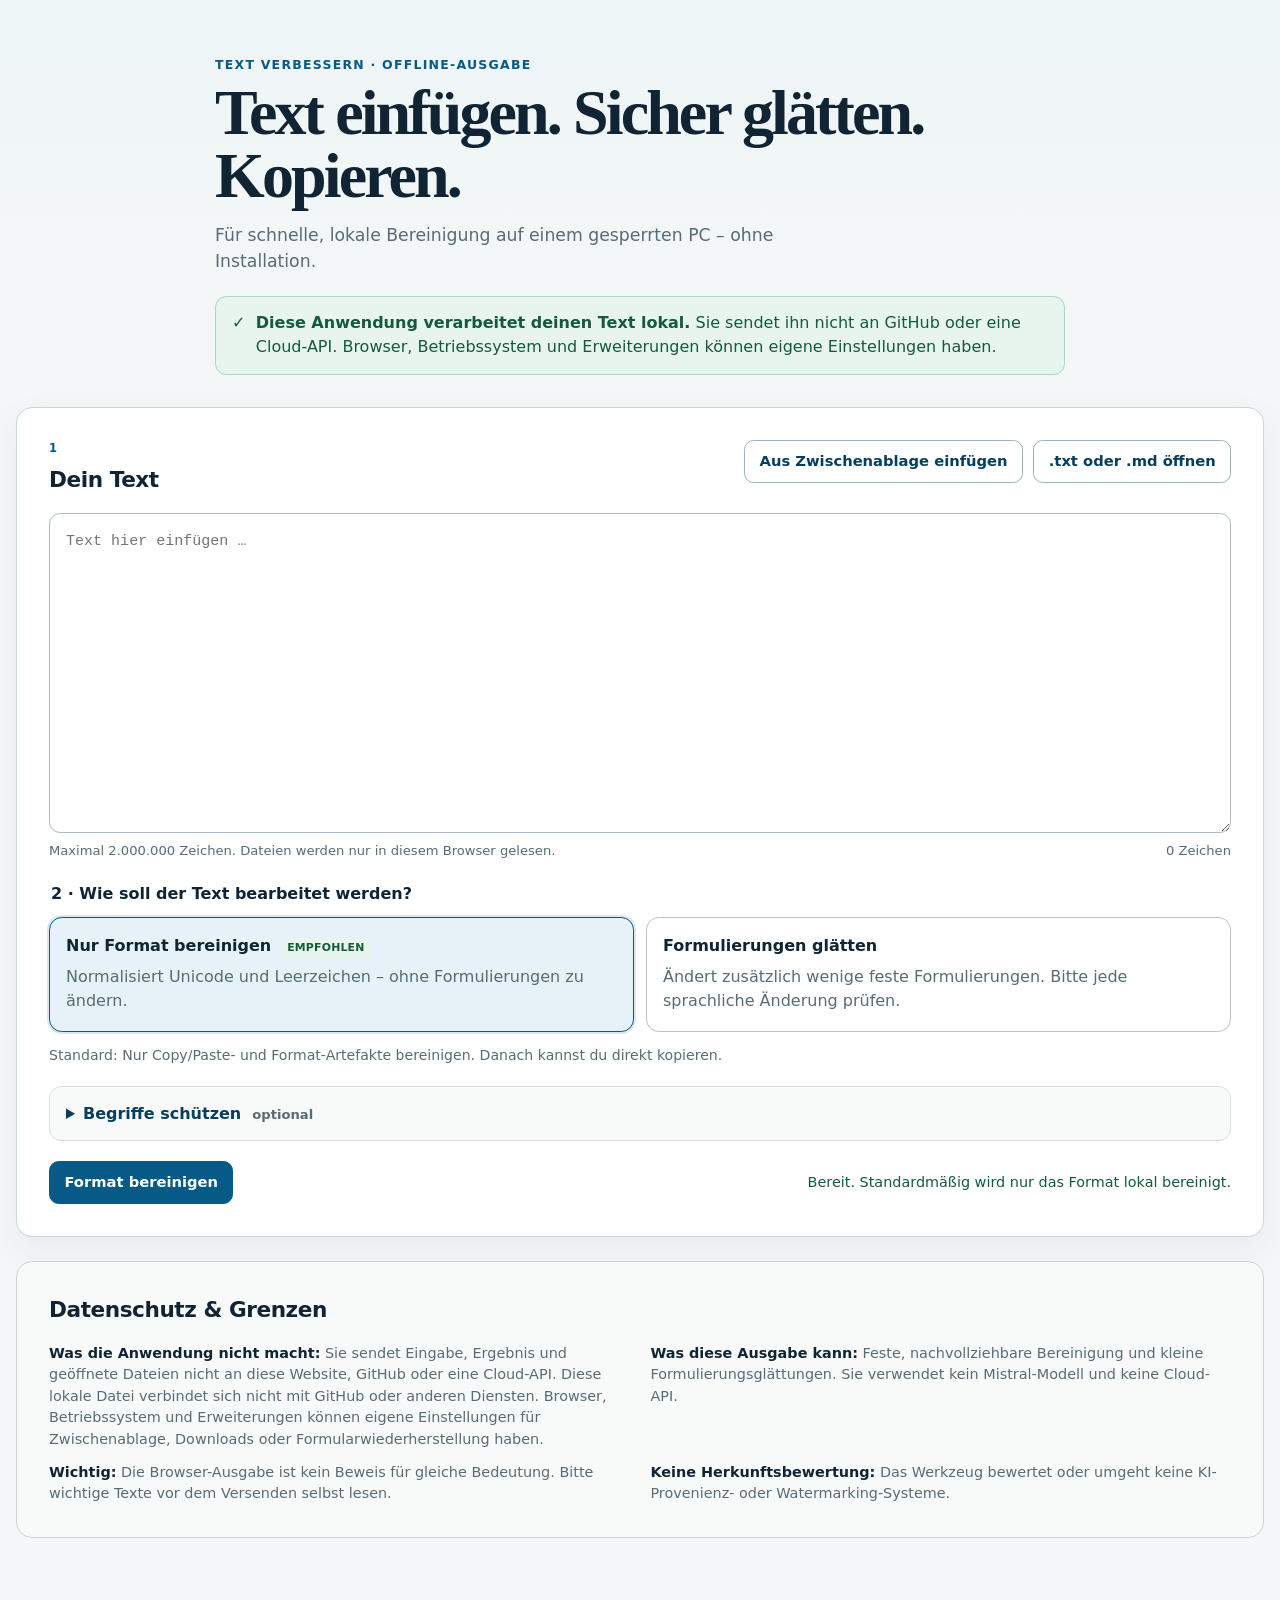
==== commit d09e1be7: "Harden safe editing flow and release integrity" ====
--- a/web/TextVerbessern-Browser.html
+++ b/web/TextVerbessern-Browser.html
@@ -211,6 +211,12 @@
   text-transform: uppercase;
 }
 
+.mode-help {
+  margin: .8rem 0 0;
+  color: var(--muted);
+  font-size: .88rem;
+}
+
 .protect-details, .review-details {
   margin-top: 1.25rem;
   padding: .9rem 1rem;
@@ -237,6 +243,22 @@
 .panel-label { display: flex; justify-content: space-between; gap: .7rem; margin-bottom: .45rem; font-size: .85rem; font-weight: 800; }
 .panel-label span:last-child { color: var(--muted); font-weight: 500; }
 .finished-panel .panel-label span:first-child { color: var(--mint-ink); }
+
+.review-confirmation {
+  display: flex;
+  gap: .65rem;
+  align-items: flex-start;
+  margin: 0 0 1rem;
+  padding: .8rem .9rem;
+  color: var(--blue-dark);
+  background: var(--blue-soft);
+  border: 1px solid #9bb4c1;
+  border-radius: .65rem;
+  font-size: .9rem;
+  font-weight: 700;
+}
+
+.review-confirmation input { margin-top: .2rem; flex: 0 0 auto; }
 
 .review-grid { display: grid; grid-template-columns: minmax(0, 1fr) minmax(0, 1.4fr); gap: 1.5rem; padding-top: 1rem; }
 .detail-list, .finding-list { margin: 0; padding: 0; list-style: none; }
@@ -321,20 +343,21 @@
           <legend>2 · Wie soll der Text bearbeitet werden?</legend>
           <div class="mode-grid">
             <label class="mode-option">
-              <input type="radio" name="mode" value="fast" checked>
+              <input type="radio" name="mode" value="safe" checked>
               <span class="mode-card">
-                <strong>Schnell verbessern <span class="recommended">Empfohlen</span></strong>
-                <span>Bereinigt Copy/Paste-Artefakte und glättet wenige feste DE/EN-Formulierungen.</span>
+                <strong>Nur Format bereinigen <span class="recommended">Empfohlen</span></strong>
+                <span>Normalisiert Unicode und Leerzeichen – ohne Formulierungen zu ändern.</span>
               </span>
             </label>
             <label class="mode-option">
-              <input type="radio" name="mode" value="safe">
+              <input type="radio" name="mode" value="fast">
               <span class="mode-card">
-                <strong>Nur Format bereinigen</strong>
-                <span>Normalisiert Unicode und Leerzeichen – ohne Formulierungen zu ändern.</span>
+                <strong>Formulierungen glätten</strong>
+                <span>Ändert zusätzlich wenige feste Formulierungen. Bitte jede sprachliche Änderung prüfen.</span>
               </span>
             </label>
           </div>
+          <p class="mode-help" id="mode-help">Standard: Nur Copy/Paste- und Format-Artefakte bereinigen. Danach kannst du direkt kopieren.</p>
         </fieldset>
 
         <details class="protect-details">
@@ -345,8 +368,8 @@
         </details>
 
         <div class="primary-row">
-          <button class="button button-primary" id="transform-button" type="button">Text verbessern</button>
-          <p class="status state-ready" id="status-message" role="status" aria-live="polite">Bereit. Die Bearbeitung erfolgt lokal in diesem Tab.</p>
+          <button class="button button-primary" id="transform-button" type="button">Format bereinigen</button>
+          <p class="status state-ready" id="status-message" role="status" aria-live="polite">Bereit. Standardmäßig wird nur das Format lokal bereinigt.</p>
         </div>
         <p class="error-message" id="error-message" role="alert" hidden></p>
       </section>
@@ -358,10 +381,15 @@
             <h2 id="result-heading" tabindex="-1">Fertiger Text</h2>
           </div>
           <div class="header-actions">
-            <button class="button button-secondary" id="copy-button" type="button">Ergebnis kopieren</button>
+            <button class="button button-secondary" id="copy-button" type="button" disabled>Ergebnis kopieren</button>
             <button class="button button-secondary" id="save-button" type="button">.txt speichern</button>
             <button class="button button-quiet" id="clear-button" type="button">Leeren</button>
           </div>
+        </div>
+
+        <div class="review-confirmation" id="review-confirmation" hidden>
+          <input id="review-checkbox" type="checkbox" autocomplete="off">
+          <label for="review-checkbox">Ich habe die sprachlichen Änderungen geprüft und gebe das Ergebnis zum Kopieren frei.</label>
         </div>
 
         <div class="comparison-grid">
@@ -416,7 +444,7 @@
  * browser wrapper around a language model.
  */
 
-const BROWSER_EDITION_VERSION = "1.1.0";
+const BROWSER_EDITION_VERSION = "1.2.0";
 const MAX_INPUT_CHARACTERS = 2_000_000;
 const MAX_PROTECTED_TERMS = 50;
 const MAX_PROTECTED_TERM_LENGTH = 100;
@@ -783,7 +811,7 @@
  * Transform locally and deterministically. Missing protected terms block the
  * operation before any output is produced.
  */
-function transformText(text, { mode = MODE_FAST, protectedTerms = [] } = {}) {
+function transformText(text, { mode = MODE_SAFE, protectedTerms = [] } = {}) {
   if (typeof text !== "string") {
     throw new TypeError("Text muss eine Zeichenkette sein.");
   }
@@ -897,6 +925,7 @@
   status: document.querySelector("#status-message"),
   error: document.querySelector("#error-message"),
   characterCount: document.querySelector("#character-count"),
+  modeHelp: document.querySelector("#mode-help"),
   resultSection: document.querySelector("#result-section"),
   resultHeading: document.querySelector("#result-heading"),
   originalPreview: document.querySelector("#original-preview"),
@@ -909,10 +938,15 @@
   saveButton: document.querySelector("#save-button"),
   auditButton: document.querySelector("#audit-button"),
   clearButton: document.querySelector("#clear-button"),
+  reviewConfirmation: document.querySelector("#review-confirmation"),
+  reviewCheckbox: document.querySelector("#review-checkbox"),
 };
 
 let currentResult = null;
 let isTransforming = false;
+let inputVersion = 0;
+let nextRequestId = 0;
+let activeRequestId = null;
 
 function formatNumber(value) {
   return Number(value).toLocaleString("de-DE");
@@ -936,6 +970,63 @@
 
 function selectedMode() {
   return document.querySelector("input[name='mode']:checked").value;
+}
+
+function transformButtonLabel() {
+  return selectedMode() === MODE_FAST ? "Formulierungen glätten" : "Format bereinigen";
+}
+
+function resultNeedsReview(result = currentResult) {
+  return Boolean(
+    result
+    && result.mode === MODE_FAST
+    && result.modifications.some((change) => change.kind.startsWith("phrase_rule_")),
+  );
+}
+
+function setResultActions() {
+  const hasResult = Boolean(currentResult);
+  const reviewRequired = resultNeedsReview();
+  const reviewConfirmed = elements.reviewCheckbox.checked;
+  elements.reviewConfirmation.hidden = !reviewRequired;
+  elements.reviewCheckbox.disabled = isTransforming || !reviewRequired;
+  elements.copyButton.disabled = isTransforming || !hasResult || (reviewRequired && !reviewConfirmed);
+  elements.saveButton.disabled = isTransforming || !hasResult;
+  elements.auditButton.disabled = isTransforming || !hasResult;
+  elements.clearButton.disabled = isTransforming;
+}
+
+function updateModeGuidance() {
+  const usingFastMode = selectedMode() === MODE_FAST;
+  elements.modeHelp.textContent = usingFastMode
+    ? "Sprachliche Glättung ist aktiv. Prüfe die Änderungen; Kopieren wird erst nach deiner Bestätigung freigegeben."
+    : "Standard: Nur Copy/Paste- und Format-Artefakte bereinigen. Danach kannst du direkt kopieren.";
+  if (!isTransforming) {
+    elements.transformButton.textContent = transformButtonLabel();
+  }
+}
+
+function createTransformationRequest(source, mode, protectedTermsInput, protectedTerms) {
+  return Object.freeze({
+    id: ++nextRequestId,
+    inputVersion,
+    source,
+    mode,
+    protectedTermsInput,
+    protectedTerms: Object.freeze([...protectedTerms]),
+  });
+}
+
+function isCurrentRequest(request) {
+  return activeRequestId === request.id
+    && inputVersion === request.inputVersion
+    && elements.source.value === request.source
+    && selectedMode() === request.mode
+    && elements.protectedTerms.value === request.protectedTermsInput;
+}
+
+function discardStaleRequest() {
+  setStatus("Die Eingabe wurde während der Bearbeitung geändert. Das Ergebnis wurde verworfen – bitte erneut starten.", "ready");
 }
 
 function updateCharacterCount() {
@@ -946,15 +1037,25 @@
   }
 }
 
-function invalidateResult() {
-  if (!currentResult) {
-    return;
-  }
+function invalidateResult({ announce = true } = {}) {
+  const hadResult = Boolean(currentResult);
   currentResult = null;
   elements.resultSection.hidden = true;
   elements.resultText.value = "";
   elements.originalPreview.value = "";
-  setStatus("Eingabe geändert. Bitte Text erneut verbessern.", "ready");
+  elements.reviewCheckbox.checked = false;
+  setResultActions();
+  if (announce && hadResult) {
+    setStatus("Eingabe geändert. Bitte Text erneut verbessern.", "ready");
+  }
+}
+
+function noteInputChanged() {
+  inputVersion += 1;
+  invalidateResult({ announce: !isTransforming });
+  if (isTransforming) {
+    setStatus("Eingabe geändert. Das laufende Ergebnis wird verworfen.", "working");
+  }
 }
 
 function statLabel(statistics) {
@@ -1012,6 +1113,7 @@
 
 function renderResult(result) {
   currentResult = result;
+  elements.reviewCheckbox.checked = false;
   elements.originalPreview.value = result.original;
   elements.resultText.value = result.rewritten;
   elements.beforeStats.textContent = statLabel(result.before_statistics);
@@ -1019,20 +1121,46 @@
   renderChanges(result);
   renderFindings(result);
   elements.resultSection.hidden = false;
+  setResultActions();
   const behavior = window.matchMedia("(prefers-reduced-motion: reduce)").matches ? "auto" : "smooth";
   elements.resultSection.scrollIntoView({ behavior, block: "start" });
   elements.resultHeading.focus({ preventScroll: true });
-  const modeDescription = result.mode === MODE_FAST ? "Schnellfassung" : "Formatbereinigung";
-  setStatus(`${modeDescription} fertig. Bitte Ergebnis vor dem Verwenden lesen.`, "ready");
+  if (resultNeedsReview(result)) {
+    setStatus("Sprachliche Glättung fertig. Prüfe die Änderungen und bestätige sie vor dem Kopieren.", "ready");
+  } else {
+    setStatus("Formatbereinigung fertig. Du kannst das Ergebnis kopieren.", "ready");
+  }
 }
 
 function setTransformBusy(isBusy) {
   elements.transformButton.disabled = isBusy;
-  elements.transformButton.textContent = isBusy ? "Wird lokal bearbeitet …" : "Text verbessern";
+  elements.transformButton.textContent = isBusy ? "Wird lokal bearbeitet …" : transformButtonLabel();
+  elements.source.readOnly = isBusy;
+  elements.protectedTerms.readOnly = isBusy;
+  elements.pasteButton.disabled = isBusy;
+  elements.fileInput.disabled = isBusy;
+  document.querySelectorAll("input[name='mode']").forEach((input) => {
+    input.disabled = isBusy;
+  });
+  setResultActions();
 }
 
 function nextPaint() {
-  return new Promise((resolve) => window.requestAnimationFrame(resolve));
+  return new Promise((resolve) => {
+    let finished = false;
+    const finish = () => {
+      if (!finished) {
+        finished = true;
+        resolve();
+      }
+    };
+    if (typeof window.requestAnimationFrame === "function") {
+      window.requestAnimationFrame(finish);
+    }
+    // Background tabs may pause animation frames. Keep the visible progress
+    // state from turning into an indefinite wait in that case.
+    window.setTimeout(finish, 250);
+  });
 }
 
 async function runTransformation() {
@@ -1041,22 +1169,35 @@
   }
   clearError();
   const source = elements.source.value;
+  const mode = selectedMode();
+  const protectedTermsInput = elements.protectedTerms.value;
   if (!source.trim()) {
     showError(["Bitte zuerst Text einfügen oder eine .txt/.md-Datei öffnen."]);
     elements.source.focus();
     return;
   }
-  const protectedTerms = normalizeProtectedTerms(elements.protectedTerms.value);
+  const protectedTerms = normalizeProtectedTerms(protectedTermsInput);
   if (protectedTerms.errors.length) {
     showError(protectedTerms.errors);
     return;
   }
+  const request = createTransformationRequest(source, mode, protectedTermsInput, protectedTerms.terms);
+  activeRequestId = request.id;
+  invalidateResult({ announce: false });
   isTransforming = true;
   setTransformBusy(true);
   setStatus("Bearbeite lokal in diesem Browser-Tab …", "working");
   try {
     await nextPaint();
-    const result = transformText(source, { mode: selectedMode(), protectedTerms: protectedTerms.terms });
+    if (!isCurrentRequest(request)) {
+      discardStaleRequest();
+      return;
+    }
+    const result = transformText(request.source, { mode: request.mode, protectedTerms: request.protectedTerms });
+    if (!isCurrentRequest(request)) {
+      discardStaleRequest();
+      return;
+    }
     if (result.blocked) {
       const messages = [...result.errors];
       if (result.missing_protected_terms.length) {
@@ -1066,13 +1207,21 @@
       return;
     }
     renderResult(result);
+  } catch (_error) {
+    showError(["Die lokale Bearbeitung konnte nicht abgeschlossen werden. Bitte Eingabe prüfen und erneut versuchen."]);
   } finally {
-    isTransforming = false;
-    setTransformBusy(false);
+    if (activeRequestId === request.id) {
+      activeRequestId = null;
+      isTransforming = false;
+      setTransformBusy(false);
+    }
   }
 }
 
 async function pasteFromClipboard() {
+  if (isTransforming) {
+    return;
+  }
   clearError();
   try {
     if (!navigator.clipboard?.readText) {
@@ -1081,7 +1230,7 @@
     const text = await navigator.clipboard.readText();
     elements.source.value = text;
     updateCharacterCount();
-    invalidateResult();
+    noteInputChanged();
     setStatus("Zwischenablage eingefügt. Du kannst den Text jetzt verbessern.", "ready");
     elements.source.focus();
   } catch (_error) {
@@ -1090,6 +1239,9 @@
 }
 
 async function loadLocalFile() {
+  if (isTransforming) {
+    return;
+  }
   clearError();
   const [file] = elements.fileInput.files;
   if (!file) {
@@ -1111,7 +1263,7 @@
     }
     elements.source.value = text;
     updateCharacterCount();
-    invalidateResult();
+    noteInputChanged();
     setStatus(`Datei „${file.name}“ lokal geöffnet.`, "ready");
   } catch (_error) {
     showError(["Die Datei muss UTF-8 oder UTF-16 sein und darf maximal 2.000.000 Zeichen enthalten."]);
@@ -1132,7 +1284,12 @@
 }
 
 async function copyResult() {
-  if (!currentResult) {
+  if (!currentResult || isTransforming) {
+    return;
+  }
+  if (resultNeedsReview() && !elements.reviewCheckbox.checked) {
+    elements.reviewCheckbox.focus();
+    setStatus("Bitte bestätige nach der Prüfung die sprachlichen Änderungen, bevor du kopierst.", "ready");
     return;
   }
   try {
@@ -1152,7 +1309,7 @@
 }
 
 function saveResult() {
-  if (!currentResult) {
+  if (!currentResult || isTransforming) {
     return;
   }
   download("text-verbessert.txt", currentResult.rewritten, "text/plain;charset=utf-8");
@@ -1160,7 +1317,7 @@
 }
 
 async function saveAudit() {
-  if (!currentResult) {
+  if (!currentResult || isTransforming) {
     return;
   }
   try {
@@ -1173,27 +1330,31 @@
 }
 
 function clearAll() {
+  if (isTransforming) {
+    return;
+  }
   if ((elements.source.value || elements.resultText.value) && !window.confirm("Eingabe und Ergebnis wirklich leeren?")) {
     return;
   }
-  currentResult = null;
+  inputVersion += 1;
+  invalidateResult({ announce: false });
   elements.source.value = "";
   elements.protectedTerms.value = "";
-  elements.resultText.value = "";
-  elements.originalPreview.value = "";
-  elements.resultSection.hidden = true;
   clearError();
   updateCharacterCount();
-  setStatus("Bereit. Die Bearbeitung erfolgt lokal in diesem Tab.", "ready");
+  setStatus("Bereit. Standardmäßig wird nur das Format lokal bereinigt.", "ready");
   elements.source.focus();
 }
 
 elements.source.addEventListener("input", () => {
   updateCharacterCount();
-  invalidateResult();
+  noteInputChanged();
 });
-elements.protectedTerms.addEventListener("input", invalidateResult);
-document.querySelectorAll("input[name='mode']").forEach((input) => input.addEventListener("change", invalidateResult));
+elements.protectedTerms.addEventListener("input", noteInputChanged);
+document.querySelectorAll("input[name='mode']").forEach((input) => input.addEventListener("change", () => {
+  noteInputChanged();
+  updateModeGuidance();
+}));
 elements.transformButton.addEventListener("click", runTransformation);
 elements.pasteButton.addEventListener("click", pasteFromClipboard);
 elements.fileInput.addEventListener("change", loadLocalFile);
@@ -1201,6 +1362,12 @@
 elements.saveButton.addEventListener("click", saveResult);
 elements.auditButton.addEventListener("click", saveAudit);
 elements.clearButton.addEventListener("click", clearAll);
+elements.reviewCheckbox.addEventListener("change", () => {
+  setResultActions();
+  if (currentResult && resultNeedsReview() && elements.reviewCheckbox.checked) {
+    setStatus("Prüfung bestätigt. Das Ergebnis kann jetzt kopiert werden.", "ready");
+  }
+});
 document.addEventListener("keydown", (event) => {
   if (event.ctrlKey && event.key === "Enter") {
     event.preventDefault();
@@ -1209,6 +1376,8 @@
 });
 
 updateCharacterCount();
+updateModeGuidance();
+setResultActions();
 
 </script>
   </body>
